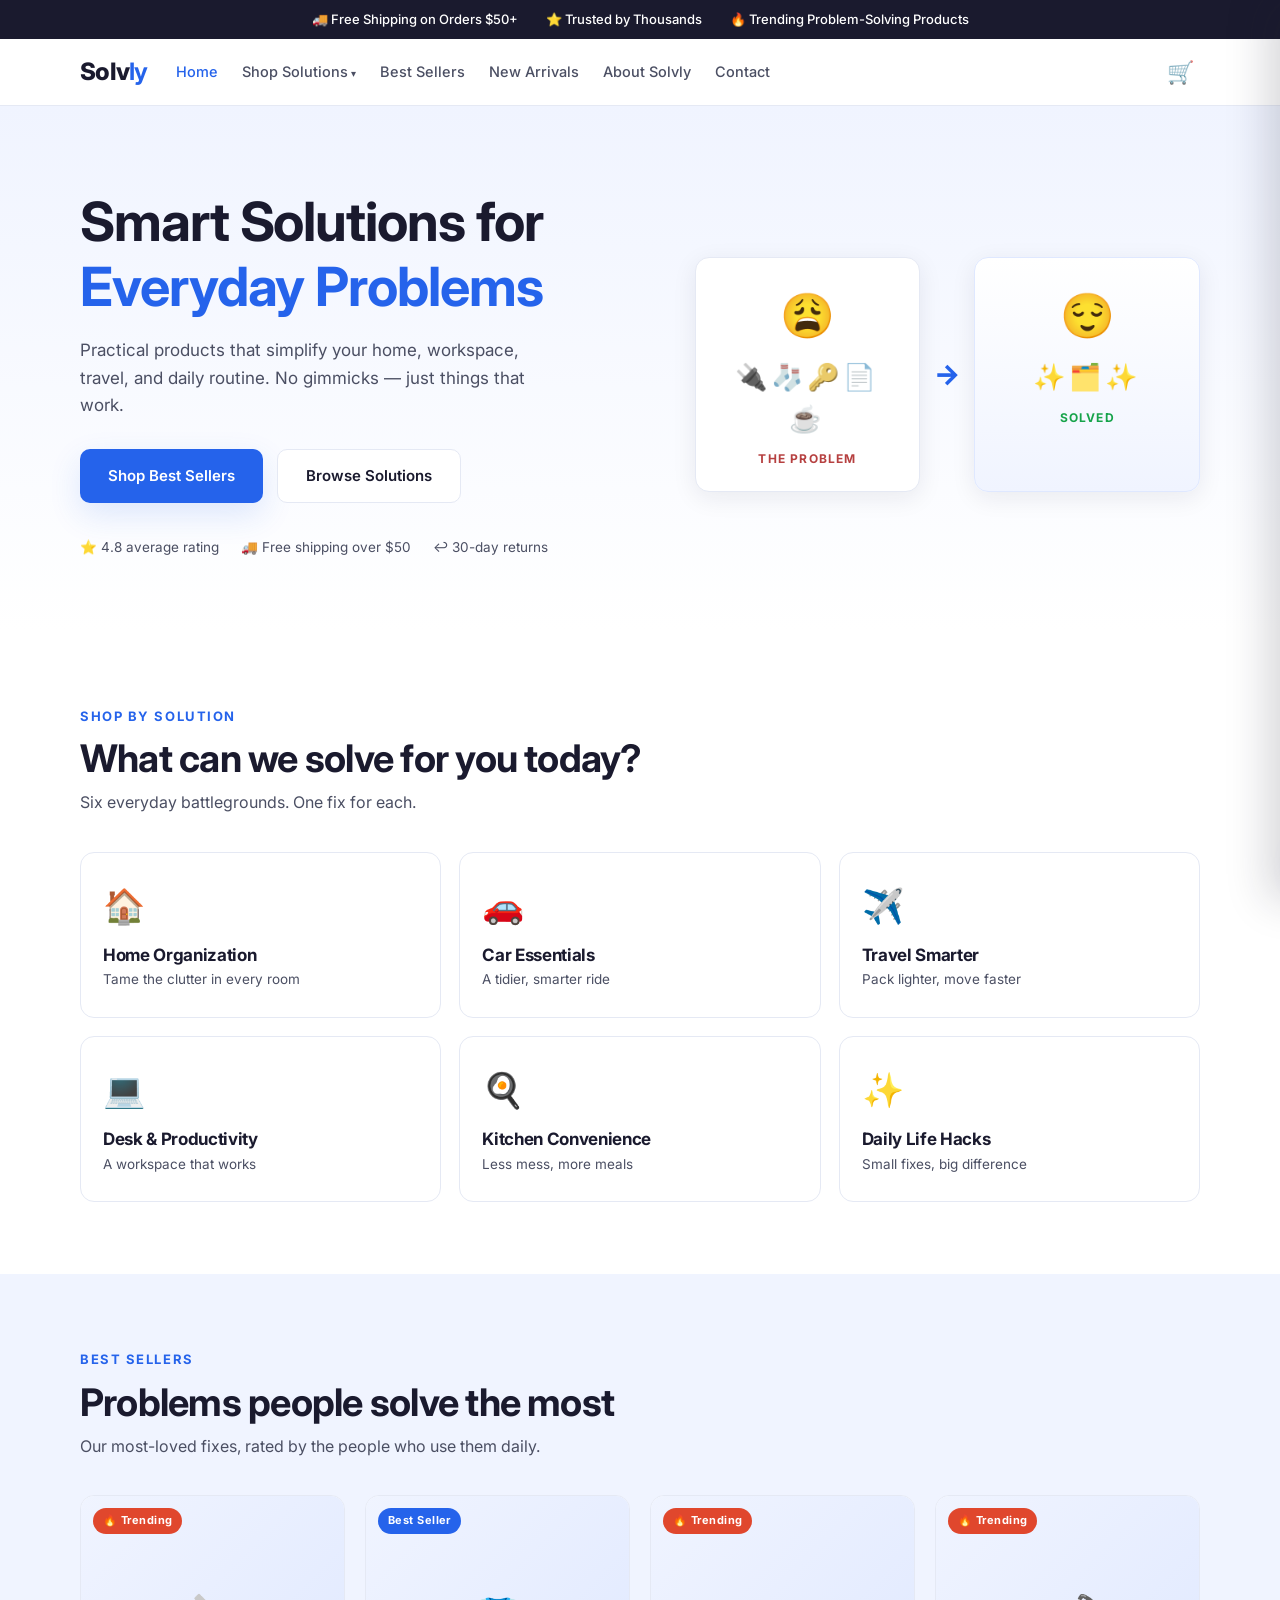
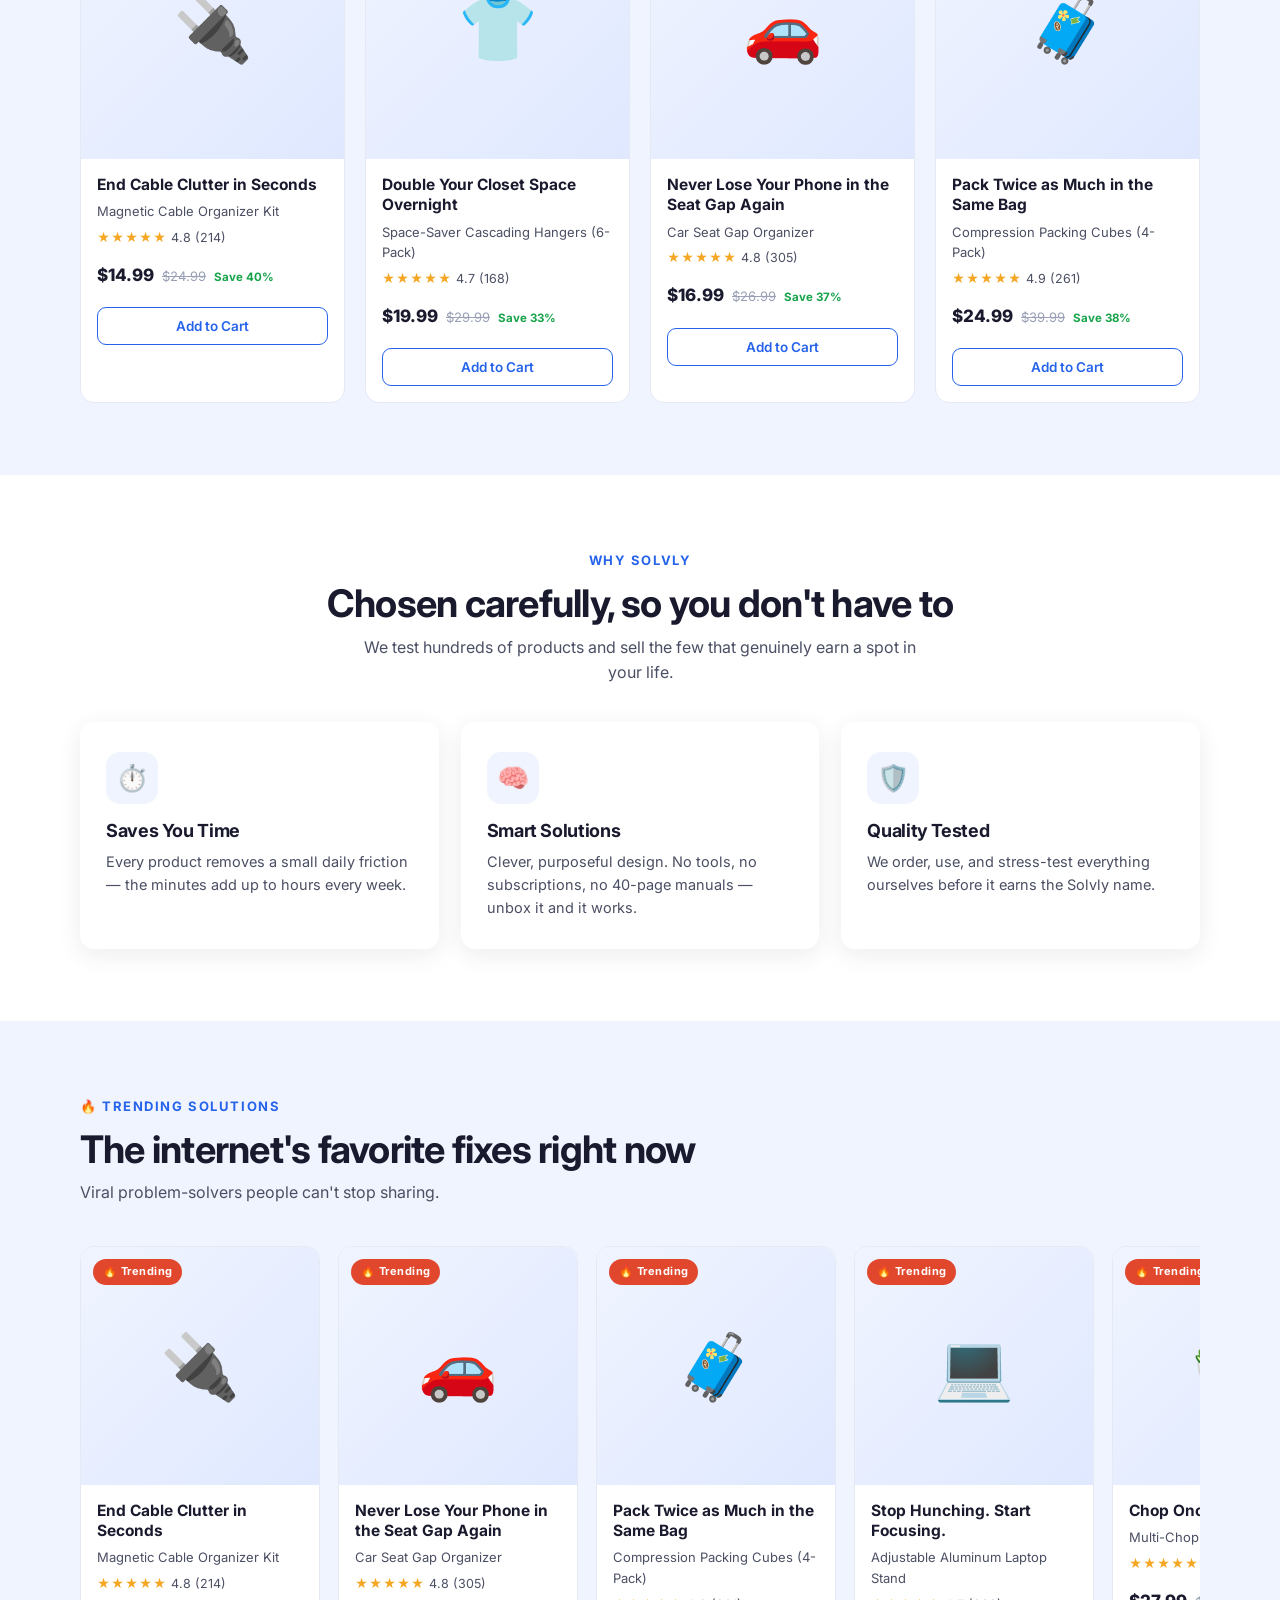
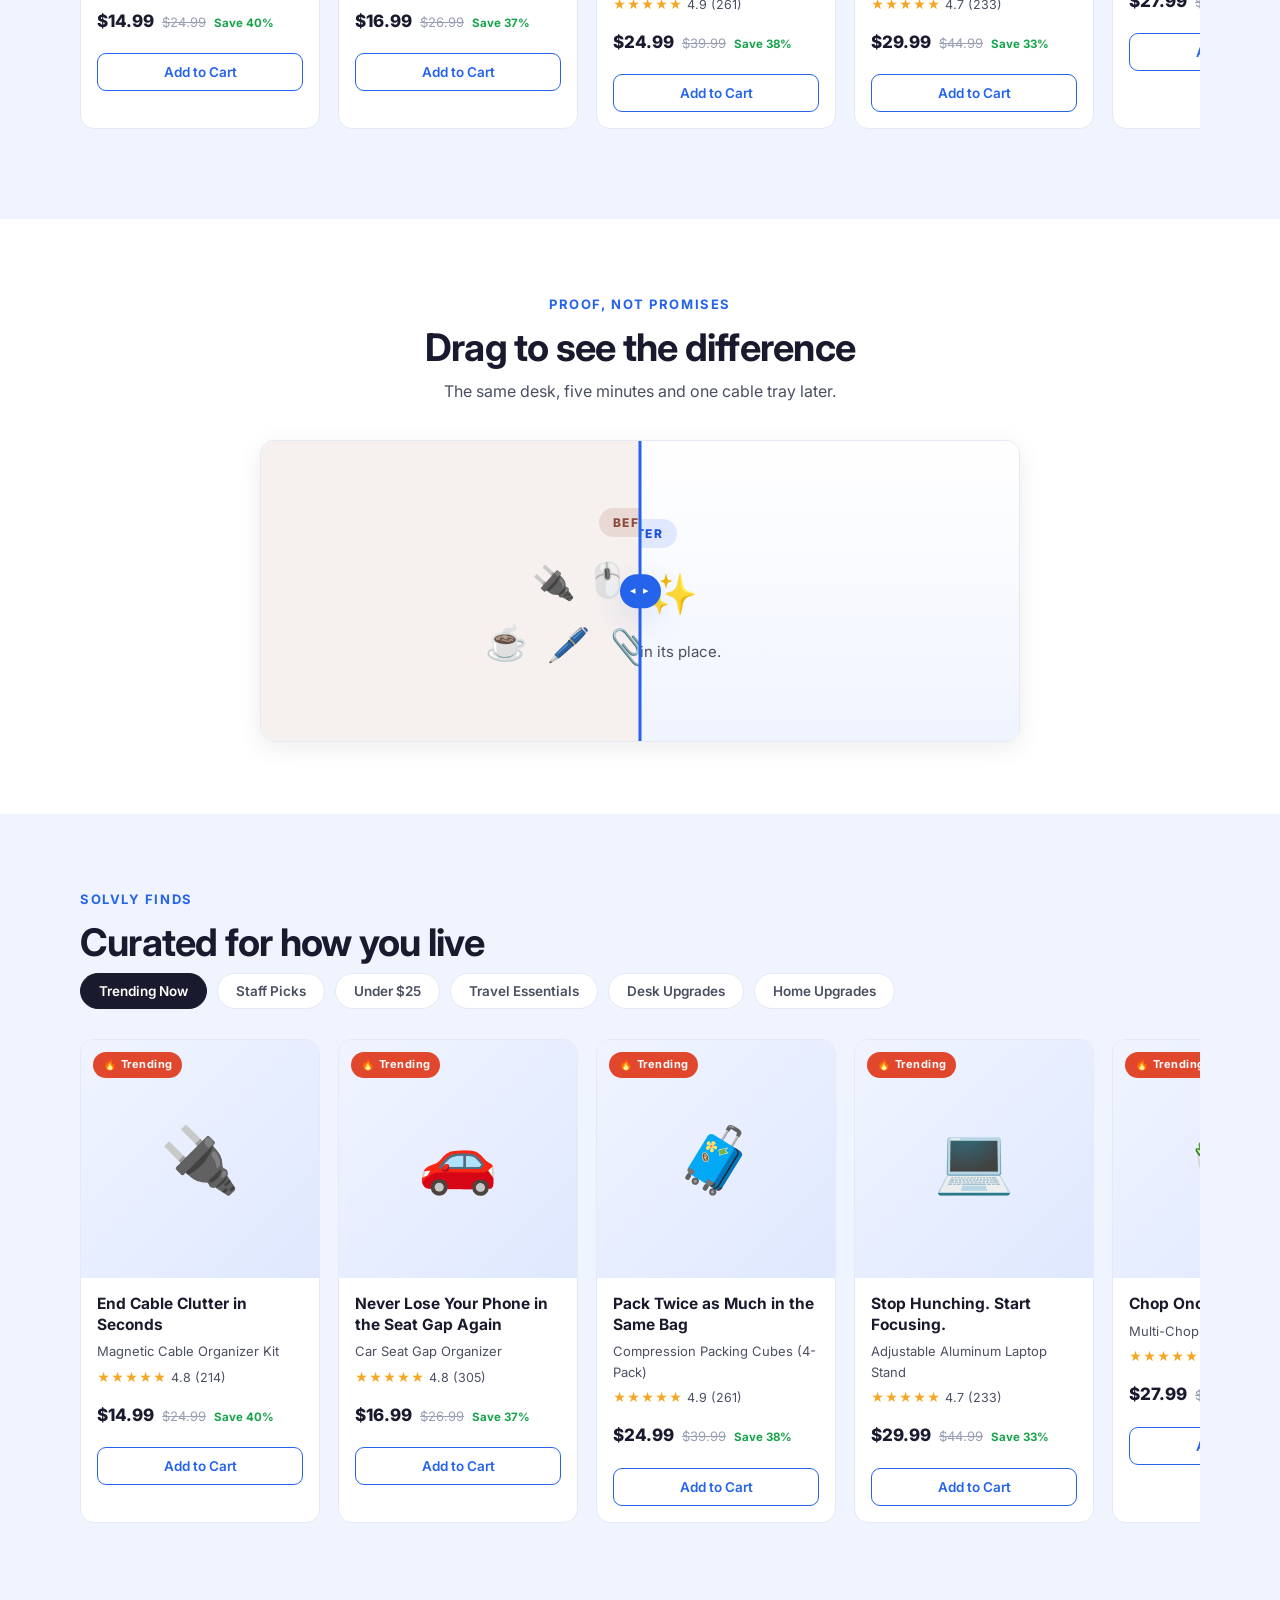
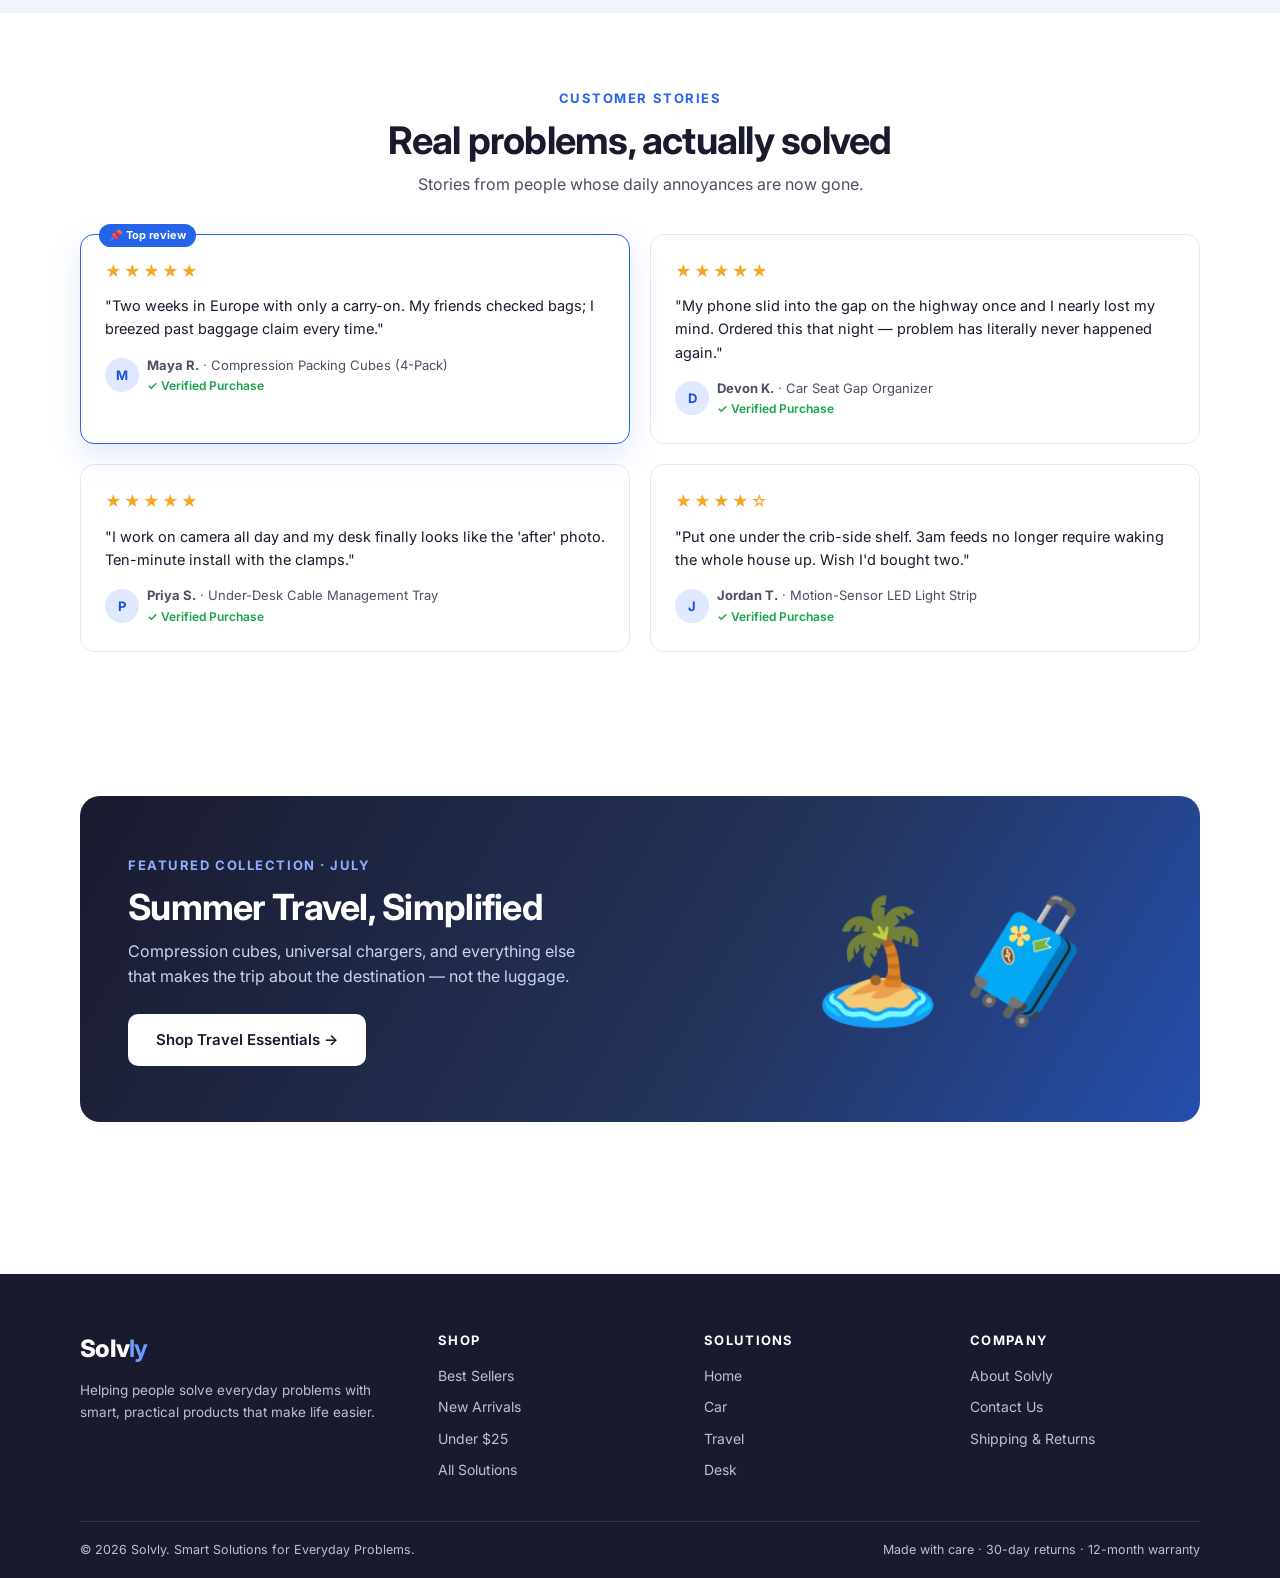
==== index.html @ abe0fc83 "Solvly storefront: initial build Co-Authored-By: Claude Fable 5 <noreply@anthropic.com>" ====
<!DOCTYPE html>
<html lang="en">
<head>
  <meta charset="UTF-8" />
  <meta name="viewport" content="width=device-width, initial-scale=1.0" />
  <title>Solvly — Smart Solutions for Everyday Problems</title>
  <meta name="description" content="Practical products that simplify your home, workspace, travel, and daily routine. Every product solves a real everyday problem." />
  <link rel="preconnect" href="https://fonts.googleapis.com" />
  <link rel="preconnect" href="https://fonts.gstatic.com" crossorigin />
  <link href="https://fonts.googleapis.com/css2?family=Inter:wght@400;500;600;700;800&display=swap" rel="stylesheet" />
  <link rel="stylesheet" href="css/style.css" />
  <link rel="icon" href="data:image/svg+xml,<svg xmlns='http://www.w3.org/2000/svg' viewBox='0 0 100 100'><text y='0.9em' font-size='90'>💡</text></svg>" />
</head>
<body>
  <div id="site-header"></div>

  <!-- HERO -->
  <section class="hero">
    <div class="wrap hero-grid">
      <div>
        <h1>Smart Solutions for <em>Everyday Problems</em></h1>
        <p>Practical products that simplify your home, workspace, travel, and daily routine. No gimmicks — just things that work.</p>
        <div class="hero-ctas">
          <a class="btn btn-primary" href="shop.html?f=best">Shop Best Sellers</a>
          <a class="btn btn-ghost" href="#solutions">Browse Solutions</a>
        </div>
        <div class="hero-trust">
          <span>⭐ 4.8 average rating</span>
          <span>🚚 Free shipping over $50</span>
          <span>↩️ 30-day returns</span>
        </div>
      </div>
      <div class="ps-visual" aria-hidden="true">
        <div class="ps-card messy">
          <div class="face">😩</div>
          <div class="items">🔌🧦🔑📄☕</div>
          <div class="label">The Problem</div>
        </div>
        <div class="ps-arrow">→</div>
        <div class="ps-card solved">
          <div class="face">😌</div>
          <div class="items">✨🗂️✨</div>
          <div class="label">Solved</div>
        </div>
      </div>
    </div>
  </section>

  <!-- SHOP BY SOLUTION -->
  <section class="section" id="solutions">
    <div class="wrap">
      <span class="kicker">Shop by Solution</span>
      <h2 class="section-title">What can we solve for you today?</h2>
      <p class="section-sub">Six everyday battlegrounds. One fix for each.</p>
      <div class="cat-grid" id="cat-grid"></div>
    </div>
  </section>

  <!-- BEST SELLERS -->
  <section class="section tinted">
    <div class="wrap">
      <span class="kicker">Best Sellers</span>
      <h2 class="section-title">Problems people solve the most</h2>
      <p class="section-sub">Our most-loved fixes, rated by the people who use them daily.</p>
      <div class="prod-grid" id="best-grid"></div>
    </div>
  </section>

  <!-- WHY SOLVLY -->
  <section class="section">
    <div class="wrap">
      <div class="center">
        <span class="kicker">Why Solvly</span>
        <h2 class="section-title">Chosen carefully, so you don't have to</h2>
        <p class="section-sub">We test hundreds of products and sell the few that genuinely earn a spot in your life.</p>
      </div>
      <div class="why-grid">
        <div class="why-card">
          <div class="icon">⏱️</div>
          <h3>Saves You Time</h3>
          <p>Every product removes a small daily friction — the minutes add up to hours every week.</p>
        </div>
        <div class="why-card">
          <div class="icon">🧠</div>
          <h3>Smart Solutions</h3>
          <p>Clever, purposeful design. No tools, no subscriptions, no 40-page manuals — unbox it and it works.</p>
        </div>
        <div class="why-card">
          <div class="icon">🛡️</div>
          <h3>Quality Tested</h3>
          <p>We order, use, and stress-test everything ourselves before it earns the Solvly name.</p>
        </div>
      </div>
    </div>
  </section>

  <!-- TRENDING SOLUTIONS -->
  <section class="section tinted">
    <div class="wrap">
      <span class="kicker">🔥 Trending Solutions</span>
      <h2 class="section-title">The internet's favorite fixes right now</h2>
      <p class="section-sub">Viral problem-solvers people can't stop sharing.</p>
      <div class="h-scroll" id="trending-row"></div>
    </div>
  </section>

  <!-- BEFORE / AFTER -->
  <section class="section">
    <div class="wrap">
      <div class="center">
        <span class="kicker">Proof, not promises</span>
        <h2 class="section-title">Drag to see the difference</h2>
        <p class="section-sub">The same desk, five minutes and one cable tray later.</p>
      </div>
      <div class="ba-wrap">
        <div class="ba" id="ba-slider">
          <div class="ba-pane ba-before">
            <span class="ba-tag">Before</span>
            <div class="scatter">🔌🖱️📄🎧</div>
            <div class="scatter">☕🖊️📎🔋💾</div>
          </div>
          <div class="ba-pane ba-after">
            <span class="ba-tag">After</span>
            <div class="neat">💻 ✨</div>
            <p class="ba-caption">Everything in its place.</p>
          </div>
          <div class="ba-handle"></div>
        </div>
      </div>
    </div>
  </section>

  <!-- SOLVLY FINDS -->
  <section class="section tinted">
    <div class="wrap">
      <span class="kicker">Solvly Finds</span>
      <h2 class="section-title">Curated for how you live</h2>
      <div class="finds-tabs" id="finds-tabs"></div>
      <div class="h-scroll" id="finds-row"></div>
    </div>
  </section>

  <!-- REVIEWS -->
  <section class="section">
    <div class="wrap">
      <div class="center">
        <span class="kicker">Customer Stories</span>
        <h2 class="section-title">Real problems, actually solved</h2>
        <p class="section-sub">Stories from people whose daily annoyances are now gone.</p>
      </div>
      <div class="review-grid" id="review-grid"></div>
    </div>
  </section>

  <!-- FEATURED COLLECTION -->
  <section class="section">
    <div class="wrap">
      <div class="collection-banner">
        <div>
          <span class="kicker" style="color:#8fb0ff">Featured Collection · July</span>
          <h2>Summer Travel, Simplified</h2>
          <p>Compression cubes, universal chargers, and everything else that makes the trip about the destination — not the luggage.</p>
          <a class="btn btn-primary" href="shop.html?cat=travel">Shop Travel Essentials →</a>
        </div>
        <div class="big-emoji">🏝️🧳</div>
      </div>
    </div>
  </section>

  <div id="site-footer"></div>

  <script src="js/data.js"></script>
  <script src="js/main.js"></script>
  <script>
    document.addEventListener("DOMContentLoaded", () => {
      // categories
      $("#cat-grid").innerHTML = SOLVLY_CATEGORIES.map((c) => `
        <a class="cat-card" href="shop.html?cat=${c.id}">
          <div class="icon">${c.icon}</div>
          <h3>${c.name}</h3>
          <p>${c.blurb}</p>
        </a>`).join("");

      // best sellers (top 4 by tag)
      const best = SOLVLY_PRODUCTS.filter((p) => p.tags.includes("best")).slice(0, 4);
      $("#best-grid").innerHTML = best.map((p) => productCard(p)).join("");

      // trending row
      const trending = SOLVLY_PRODUCTS.filter((p) => p.tags.includes("trending"));
      $("#trending-row").innerHTML = trending.map((p) => productCard(p, { badge: "🔥 Trending" })).join("");

      // finds tabs
      const FINDS = [
        { id: "trending", label: "Trending Now" },
        { id: "staff", label: "Staff Picks" },
        { id: "under25", label: "Under $25" },
        { id: "travel", label: "Travel Essentials" },
        { id: "deskup", label: "Desk Upgrades" },
        { id: "homeup", label: "Home Upgrades" },
      ];
      const tabsEl = $("#finds-tabs");
      tabsEl.innerHTML = FINDS.map((f, i) =>
        `<button class="finds-tab ${i === 0 ? "active" : ""}" data-find="${f.id}">${f.label}</button>`).join("");
      const showFinds = (id) => {
        const items = SOLVLY_PRODUCTS.filter((p) => p.tags.includes(id));
        $("#finds-row").innerHTML = items.map((p) => productCard(p)).join("");
        bindAddButtons($("#finds-row"));
      };
      tabsEl.addEventListener("click", (e) => {
        const btn = e.target.closest(".finds-tab");
        if (!btn) return;
        $$(".finds-tab").forEach((t) => t.classList.remove("active"));
        btn.classList.add("active");
        showFinds(btn.dataset.find);
      });
      showFinds("trending");

      // reviews
      $("#review-grid").innerHTML = SOLVLY_REVIEWS.map((r, i) => {
        const p = byId(r.product);
        return `
        <div class="review-card ${i === 0 ? "pinned" : ""}">
          <div class="review-stars">${"★".repeat(r.stars)}${"☆".repeat(5 - r.stars)}</div>
          <p class="review-text">"${r.text}"</p>
          <div class="review-meta">
            <span class="avatar">${r.name[0]}</span>
            <span><b>${r.name}</b> · ${p.name}<br><span class="verified">✓ Verified Purchase</span></span>
          </div>
        </div>`;
      }).join("");

      bindAddButtons();
      initBASlider("#ba-slider");
    });
  </script>
</body>
</html>
---- css/style.css ----
/* ============ Solvly — brand styles ============
   Palette (from brand blueprint):
   bg #FFFFFF · text #1A1A2E · CTA #2563EB · highlight #F0F4FF  */

:root {
  --bg: #ffffff;
  --ink: #1a1a2e;
  --ink-soft: #4b4f63;
  --blue: #2563eb;
  --blue-dark: #1d4fd7;
  --tint: #f0f4ff;
  --tint-deep: #dfe8ff;
  --line: #e5e9f4;
  --star: #f5a623;
  --green: #16a34a;
  --radius: 14px;
  --shadow: 0 6px 24px rgba(26, 26, 46, 0.08);
  --shadow-lift: 0 12px 32px rgba(37, 99, 235, 0.14);
}

* { margin: 0; padding: 0; box-sizing: border-box; }
html { scroll-behavior: smooth; }
body {
  font-family: "Inter", -apple-system, "Segoe UI", Roboto, sans-serif;
  color: var(--ink);
  background: var(--bg);
  line-height: 1.6;
  -webkit-font-smoothing: antialiased;
}
img { max-width: 100%; display: block; }
a { color: inherit; text-decoration: none; }
button { font-family: inherit; cursor: pointer; }
.wrap { max-width: 1160px; margin: 0 auto; padding: 0 20px; }

h1, h2, h3 { line-height: 1.2; letter-spacing: -0.02em; }
.section { padding: 72px 0; }
.section.tinted { background: var(--tint); }
.kicker {
  display: inline-block; font-size: 13px; font-weight: 700; letter-spacing: 0.12em;
  text-transform: uppercase; color: var(--blue); margin-bottom: 10px;
}
.section-title { font-size: clamp(26px, 4vw, 38px); margin-bottom: 8px; }
.section-sub { color: var(--ink-soft); max-width: 560px; margin-bottom: 36px; }
.center { text-align: center; }
.center .section-sub { margin-left: auto; margin-right: auto; }

/* ---------- buttons ---------- */
.btn {
  display: inline-flex; align-items: center; justify-content: center; gap: 8px;
  padding: 14px 28px; border-radius: 10px; border: 0;
  font-size: 15px; font-weight: 600; transition: all 0.18s ease;
}
.btn-primary { background: var(--blue); color: #fff; box-shadow: var(--shadow-lift); }
.btn-primary:hover { background: var(--blue-dark); transform: translateY(-2px); }
.btn-ghost { background: #fff; color: var(--ink); border: 1.5px solid var(--line); }
.btn-ghost:hover { border-color: var(--blue); color: var(--blue); }
.btn-block { width: 100%; }
.btn-sm { padding: 10px 18px; font-size: 14px; border-radius: 8px; }

/* ---------- announcement bar ---------- */
.announce {
  background: var(--ink); color: #fff; font-size: 13px; font-weight: 500;
  padding: 9px 16px; text-align: center;
}
.announce span { margin: 0 14px; white-space: nowrap; }

/* ---------- header ---------- */
.site-header {
  position: sticky; top: 0; z-index: 60; background: rgba(255,255,255,0.92);
  backdrop-filter: blur(10px); border-bottom: 1px solid var(--line);
}
.nav-inner { display: flex; align-items: center; gap: 28px; height: 66px; }
.logo { font-size: 24px; font-weight: 800; letter-spacing: -0.03em; }
.logo b { color: var(--blue); }
.nav-links { display: flex; gap: 24px; align-items: center; flex: 1; list-style: none; }
.nav-links a { font-size: 14.5px; font-weight: 500; color: var(--ink-soft); transition: color 0.15s; }
.nav-links a:hover, .nav-links a.active { color: var(--blue); }
.nav-drop { position: relative; }
.nav-drop > a::after { content: " ▾"; font-size: 10px; }
.drop-menu {
  position: absolute; top: calc(100% + 12px); left: -14px; background: #fff;
  border: 1px solid var(--line); border-radius: 12px; box-shadow: var(--shadow);
  padding: 8px; min-width: 210px; opacity: 0; visibility: hidden;
  transform: translateY(6px); transition: all 0.18s ease; list-style: none;
}
.nav-drop:hover .drop-menu, .nav-drop:focus-within .drop-menu {
  opacity: 1; visibility: visible; transform: translateY(0);
}
.drop-menu a {
  display: flex; gap: 10px; align-items: center; padding: 9px 12px;
  border-radius: 8px; font-size: 14px;
}
.drop-menu a:hover { background: var(--tint); }
.cart-btn {
  position: relative; background: none; border: 0; font-size: 22px; line-height: 1;
  padding: 6px;
}
.cart-count {
  position: absolute; top: -2px; right: -6px; background: var(--blue); color: #fff;
  font-size: 11px; font-weight: 700; min-width: 18px; height: 18px; border-radius: 9px;
  display: flex; align-items: center; justify-content: center; padding: 0 4px;
}
.cart-count[hidden] { display: none; }
.burger { display: none; background: none; border: 0; font-size: 24px; padding: 6px; }

@media (max-width: 860px) {
  .burger { display: block; }
  .nav-links {
    display: none; position: absolute; top: 66px; left: 0; right: 0;
    background: #fff; border-bottom: 1px solid var(--line); flex-direction: column;
    align-items: flex-start; padding: 16px 24px; gap: 14px; box-shadow: var(--shadow);
  }
  .nav-links.open { display: flex; }
  .drop-menu { position: static; opacity: 1; visibility: visible; transform: none;
    border: 0; box-shadow: none; padding: 4px 0 0 10px; display: none; }
  .nav-drop.open .drop-menu { display: block; }
}

/* ---------- hero ---------- */
.hero { background: linear-gradient(180deg, var(--tint) 0%, #fff 100%); padding: 84px 0 72px; }
.hero-grid { display: grid; grid-template-columns: 1.05fr 0.95fr; gap: 56px; align-items: center; }
.hero h1 { font-size: clamp(34px, 5vw, 54px); margin-bottom: 18px; }
.hero h1 em { font-style: normal; color: var(--blue); }
.hero p { font-size: 17px; color: var(--ink-soft); max-width: 480px; margin-bottom: 30px; }
.hero-ctas { display: flex; gap: 14px; flex-wrap: wrap; }
.hero-trust { display: flex; gap: 22px; margin-top: 34px; font-size: 13.5px; color: var(--ink-soft); flex-wrap: wrap; }
.hero-trust span { display: flex; align-items: center; gap: 7px; }

/* problem → solution visual */
.ps-visual {
  display: grid; grid-template-columns: 1fr auto 1fr; gap: 14px; align-items: stretch;
}
.ps-card {
  background: #fff; border: 1px solid var(--line); border-radius: var(--radius);
  padding: 22px; text-align: center; box-shadow: var(--shadow);
}
.ps-card .face { font-size: 44px; margin-bottom: 6px; }
.ps-card .items { font-size: 26px; letter-spacing: 4px; margin-bottom: 10px; }
.ps-card.messy .items { filter: saturate(0.6); }
.ps-card .label { font-size: 12px; font-weight: 700; letter-spacing: 0.1em; text-transform: uppercase; }
.ps-card.messy .label { color: #b64040; }
.ps-card.solved { border-color: var(--tint-deep); background: linear-gradient(180deg, #fff, var(--tint)); }
.ps-card.solved .label { color: var(--green); }
.ps-arrow { align-self: center; font-size: 28px; color: var(--blue); font-weight: 800; }

@media (max-width: 860px) {
  .hero-grid { grid-template-columns: 1fr; gap: 40px; }
}

/* ---------- category cards ---------- */
.cat-grid { display: grid; grid-template-columns: repeat(3, 1fr); gap: 18px; }
.cat-card {
  background: #fff; border: 1px solid var(--line); border-radius: var(--radius);
  padding: 26px 22px; transition: all 0.18s ease; display: block;
}
.cat-card:hover { border-color: var(--blue); box-shadow: var(--shadow-lift); transform: translateY(-3px); }
.cat-card .icon { font-size: 34px; margin-bottom: 12px; }
.cat-card h3 { font-size: 17px; margin-bottom: 4px; }
.cat-card p { font-size: 13.5px; color: var(--ink-soft); }
@media (max-width: 860px) { .cat-grid { grid-template-columns: repeat(2, 1fr); } }
@media (max-width: 520px) { .cat-grid { grid-template-columns: 1fr; } }

/* ---------- product cards ---------- */
.prod-grid { display: grid; grid-template-columns: repeat(4, 1fr); gap: 20px; }
@media (max-width: 1000px) { .prod-grid { grid-template-columns: repeat(3, 1fr); } }
@media (max-width: 760px) { .prod-grid { grid-template-columns: repeat(2, 1fr); } }
@media (max-width: 440px) { .prod-grid { grid-template-columns: 1fr; } }

.prod-card {
  background: #fff; border: 1px solid var(--line); border-radius: var(--radius);
  overflow: hidden; display: flex; flex-direction: column; transition: all 0.18s ease;
  position: relative;
}
.prod-card:hover { box-shadow: var(--shadow-lift); transform: translateY(-3px); border-color: var(--tint-deep); }
.p-art {
  aspect-ratio: 1 / 1; display: flex; align-items: center; justify-content: center;
  font-size: 64px; background: linear-gradient(135deg, var(--tint) 0%, var(--tint-deep) 100%);
}
.p-badge {
  position: absolute; top: 12px; left: 12px; background: var(--blue); color: #fff;
  font-size: 11px; font-weight: 700; padding: 4px 10px; border-radius: 20px;
  letter-spacing: 0.04em;
}
.p-badge.hot { background: #e0472d; }
.p-body { padding: 16px 16px 18px; display: flex; flex-direction: column; gap: 6px; flex: 1; }
.p-headline { font-size: 15.5px; font-weight: 700; line-height: 1.3; }
.p-name { font-size: 13px; color: var(--ink-soft); }
.p-rating { font-size: 12.5px; color: var(--ink-soft); }
.p-rating .stars { color: var(--star); letter-spacing: 1px; }
.p-price-row { display: flex; align-items: baseline; gap: 8px; margin-top: auto; padding-top: 8px; }
.p-price { font-size: 17px; font-weight: 800; }
.p-compare { font-size: 13px; color: #9aa0b5; text-decoration: line-through; }
.p-save { font-size: 11.5px; font-weight: 700; color: var(--green); }
.p-add {
  margin: 0 16px 16px; padding: 10px; border-radius: 9px; border: 1.5px solid var(--blue);
  background: #fff; color: var(--blue); font-weight: 600; font-size: 13.5px; transition: all 0.15s;
}
.p-add:hover { background: var(--blue); color: #fff; }

/* horizontal scroll row (Solvly Finds) */
.finds-tabs { display: flex; gap: 10px; flex-wrap: wrap; margin-bottom: 26px; }
.finds-tab {
  padding: 9px 18px; border-radius: 30px; border: 1.5px solid var(--line);
  background: #fff; font-size: 13.5px; font-weight: 600; color: var(--ink-soft); transition: all 0.15s;
}
.finds-tab.active, .finds-tab:hover { background: var(--ink); border-color: var(--ink); color: #fff; }
.h-scroll {
  display: grid; grid-auto-flow: column; grid-auto-columns: 240px; gap: 18px;
  overflow-x: auto; padding: 4px 4px 18px; scroll-snap-type: x mandatory;
}
.h-scroll .prod-card { scroll-snap-align: start; }
.h-scroll::-webkit-scrollbar { height: 8px; }
.h-scroll::-webkit-scrollbar-thumb { background: var(--tint-deep); border-radius: 4px; }

/* ---------- why solvly ---------- */
.why-grid { display: grid; grid-template-columns: repeat(3, 1fr); gap: 22px; }
.why-card { background: #fff; border-radius: var(--radius); padding: 30px 26px; box-shadow: var(--shadow); }
.why-card .icon {
  width: 52px; height: 52px; border-radius: 14px; background: var(--tint);
  display: flex; align-items: center; justify-content: center; font-size: 26px; margin-bottom: 16px;
}
.why-card h3 { font-size: 18px; margin-bottom: 8px; }
.why-card p { font-size: 14.5px; color: var(--ink-soft); }
@media (max-width: 760px) { .why-grid { grid-template-columns: 1fr; } }

/* ---------- before / after slider ---------- */
.ba-wrap { max-width: 760px; margin: 0 auto; }
.ba {
  position: relative; border-radius: var(--radius); overflow: hidden;
  border: 1px solid var(--line); box-shadow: var(--shadow); user-select: none; touch-action: none;
}
.ba-pane { padding: 56px 30px; min-height: 300px; display: flex; flex-direction: column; align-items: center; justify-content: center; gap: 14px; }
.ba-before { background: #f6f0ee; }
.ba-before .scatter { font-size: 34px; letter-spacing: 12px; filter: saturate(0.65); transform: rotate(-3deg); }
.ba-before .scatter + .scatter { transform: rotate(2deg); letter-spacing: 20px; }
.ba-after {
  position: absolute; inset: 0; background: linear-gradient(180deg, #fff, var(--tint));
  clip-path: inset(0 0 0 50%);
}
.ba-after .neat { font-size: 40px; letter-spacing: 6px; }
.ba-tag {
  font-size: 12px; font-weight: 800; letter-spacing: 0.12em; text-transform: uppercase;
  padding: 5px 14px; border-radius: 20px;
}
.ba-before .ba-tag { background: #e8d9d4; color: #8c4a3c; }
.ba-after .ba-tag { background: var(--tint-deep); color: var(--blue-dark); }
.ba-caption { font-size: 15px; color: var(--ink-soft); text-align: center; }
.ba-handle {
  position: absolute; top: 0; bottom: 0; left: 50%; width: 3px; background: var(--blue);
  cursor: ew-resize; transform: translateX(-50%);
}
.ba-handle::after {
  content: "◂ ▸"; position: absolute; top: 50%; left: 50%; transform: translate(-50%, -50%);
  background: var(--blue); color: #fff; font-size: 11px; letter-spacing: 2px;
  padding: 8px 10px; border-radius: 20px; white-space: nowrap; box-shadow: var(--shadow-lift);
}

/* ---------- reviews ---------- */
.review-grid { display: grid; grid-template-columns: repeat(2, 1fr); gap: 20px; }
.review-card {
  background: #fff; border: 1px solid var(--line); border-radius: var(--radius); padding: 24px;
}
.review-card.pinned { border-color: var(--blue); box-shadow: var(--shadow-lift); position: relative; }
.review-card.pinned::before {
  content: "📌 Top review"; position: absolute; top: -11px; left: 18px; background: var(--blue);
  color: #fff; font-size: 11px; font-weight: 700; padding: 3px 10px; border-radius: 12px;
}
.review-stars { color: var(--star); letter-spacing: 2px; margin-bottom: 10px; }
.review-text { font-size: 14.5px; margin-bottom: 14px; }
.review-meta { font-size: 13px; color: var(--ink-soft); display: flex; align-items: center; gap: 8px; }
.review-meta .avatar {
  width: 34px; height: 34px; border-radius: 50%; background: var(--tint-deep); color: var(--blue-dark);
  display: inline-flex; align-items: center; justify-content: center; font-weight: 700; font-size: 13px;
}
.verified { color: var(--green); font-weight: 600; font-size: 12px; }
@media (max-width: 700px) { .review-grid { grid-template-columns: 1fr; } }

/* ---------- featured collection banner ---------- */
.collection-banner {
  border-radius: 20px; background: linear-gradient(120deg, var(--ink) 0%, #24345c 60%, var(--blue) 130%);
  color: #fff; padding: 56px 48px; display: grid; grid-template-columns: 1.2fr 0.8fr; gap: 30px; align-items: center;
}
.collection-banner h2 { font-size: clamp(24px, 3.4vw, 36px); margin-bottom: 10px; }
.collection-banner p { color: #c9d4ef; max-width: 460px; margin-bottom: 24px; }
.collection-banner .big-emoji { font-size: clamp(64px, 10vw, 120px); text-align: center; }
.collection-banner .btn-primary { background: #fff; color: var(--ink); box-shadow: none; }
.collection-banner .btn-primary:hover { background: var(--tint); transform: translateY(-2px); }
@media (max-width: 700px) { .collection-banner { grid-template-columns: 1fr; padding: 40px 28px; } }

/* ---------- footer ---------- */
.site-footer { background: var(--ink); color: #b9c0d8; margin-top: 80px; }
.footer-grid {
  display: grid; grid-template-columns: 1.4fr 1fr 1fr 1fr; gap: 36px; padding: 56px 0 40px;
}
.site-footer .logo { color: #fff; margin-bottom: 12px; display: inline-block; }
.site-footer p { font-size: 13.5px; max-width: 300px; }
.site-footer h4 { color: #fff; font-size: 13px; letter-spacing: 0.1em; text-transform: uppercase; margin-bottom: 14px; }
.site-footer ul { list-style: none; display: grid; gap: 9px; font-size: 14px; }
.site-footer ul a:hover { color: #fff; }
.footer-bottom {
  border-top: 1px solid rgba(255,255,255,0.1); padding: 18px 0; font-size: 12.5px;
  display: flex; justify-content: space-between; gap: 12px; flex-wrap: wrap;
}
@media (max-width: 860px) { .footer-grid { grid-template-columns: 1fr 1fr; } }

/* ---------- cart drawer ---------- */
.cart-overlay {
  position: fixed; inset: 0; background: rgba(26,26,46,0.45); z-index: 90;
  opacity: 0; visibility: hidden; transition: opacity 0.2s;
}
.cart-drawer {
  position: fixed; top: 0; right: 0; bottom: 0; width: min(420px, 92vw); background: #fff;
  z-index: 100; transform: translateX(100%); transition: transform 0.25s ease;
  display: flex; flex-direction: column; box-shadow: -12px 0 40px rgba(26,26,46,0.18);
}
body.cart-open .cart-overlay { opacity: 1; visibility: visible; }
body.cart-open .cart-drawer { transform: translateX(0); }
body.cart-open { overflow: hidden; }
.cart-head { display: flex; justify-content: space-between; align-items: center; padding: 20px 22px; border-bottom: 1px solid var(--line); }
.cart-head h3 { font-size: 18px; }
.cart-close { background: none; border: 0; font-size: 22px; color: var(--ink-soft); }
.cart-items { flex: 1; overflow-y: auto; padding: 14px 22px; display: grid; gap: 14px; align-content: start; }
.cart-empty { text-align: center; color: var(--ink-soft); padding: 60px 20px; font-size: 14.5px; }
.cart-empty .icon { font-size: 42px; margin-bottom: 10px; }
.cart-item { display: grid; grid-template-columns: 64px 1fr auto; gap: 14px; align-items: center; }
.cart-item .thumb {
  width: 64px; height: 64px; border-radius: 10px; font-size: 30px;
  background: linear-gradient(135deg, var(--tint), var(--tint-deep));
  display: flex; align-items: center; justify-content: center;
}
.cart-item h4 { font-size: 13.5px; line-height: 1.3; }
.cart-item .unit { font-size: 12.5px; color: var(--ink-soft); }
.qty-row { display: inline-flex; align-items: center; gap: 10px; margin-top: 6px; }
.qty-btn {
  width: 24px; height: 24px; border-radius: 6px; border: 1px solid var(--line); background: #fff;
  font-size: 14px; line-height: 1; color: var(--ink);
}
.qty-btn:hover { border-color: var(--blue); color: var(--blue); }
.cart-item .line-price { font-weight: 700; font-size: 14px; }
.cart-item .remove { background: none; border: 0; color: #9aa0b5; font-size: 12px; text-decoration: underline; margin-top: 4px; }
.cart-foot { border-top: 1px solid var(--line); padding: 18px 22px 22px; }
.cart-subtotal { display: flex; justify-content: space-between; font-weight: 700; font-size: 16px; margin-bottom: 6px; }
.cart-note { font-size: 12px; color: var(--ink-soft); margin-bottom: 14px; }

/* toast */
.toast {
  position: fixed; bottom: 26px; left: 50%; transform: translate(-50%, 20px); z-index: 120;
  background: var(--ink); color: #fff; font-size: 14px; padding: 12px 22px; border-radius: 30px;
  opacity: 0; visibility: hidden; transition: all 0.25s ease; box-shadow: var(--shadow-lift);
}
.toast.show { opacity: 1; visibility: visible; transform: translate(-50%, 0); }

/* modal (checkout notice) */
.modal-overlay {
  position: fixed; inset: 0; background: rgba(26,26,46,0.5); z-index: 130;
  display: none; align-items: center; justify-content: center; padding: 20px;
}
.modal-overlay.show { display: flex; }
.modal {
  background: #fff; border-radius: 18px; padding: 34px 30px; max-width: 420px; text-align: center;
}
.modal .icon { font-size: 44px; margin-bottom: 12px; }
.modal h3 { margin-bottom: 10px; }
.modal p { font-size: 14.5px; color: var(--ink-soft); margin-bottom: 22px; }

/* ---------- shop page ---------- */
.page-hero { background: var(--tint); padding: 52px 0 44px; }
.page-hero h1 { font-size: clamp(28px, 4vw, 40px); margin-bottom: 6px; }
.page-hero p { color: var(--ink-soft); }
.shop-filters { display: flex; gap: 10px; flex-wrap: wrap; padding: 26px 0 6px; }

/* ---------- product page ---------- */
.pdp-grid { display: grid; grid-template-columns: 1fr 1fr; gap: 48px; padding: 48px 0 20px; }
.pdp-gallery { position: sticky; top: 96px; align-self: start; }
.pdp-art {
  aspect-ratio: 1/1; border-radius: 18px; font-size: 130px;
  background: linear-gradient(135deg, var(--tint) 0%, var(--tint-deep) 100%);
  display: flex; align-items: center; justify-content: center; box-shadow: var(--shadow);
}
.pdp-thumbs { display: flex; gap: 10px; margin-top: 12px; }
.pdp-thumbs .t {
  width: 66px; height: 66px; border-radius: 10px; font-size: 28px; background: var(--tint);
  display: flex; align-items: center; justify-content: center; border: 2px solid transparent; cursor: pointer;
}
.pdp-thumbs .t.active { border-color: var(--blue); }
.pdp-info h1 { font-size: clamp(26px, 3.4vw, 36px); margin: 6px 0 8px; }
.pdp-name { color: var(--ink-soft); font-size: 15px; margin-bottom: 10px; }
.pdp-rating { font-size: 14px; color: var(--ink-soft); margin-bottom: 18px; }
.pdp-rating .stars { color: var(--star); letter-spacing: 2px; }
.pdp-price-row { display: flex; align-items: baseline; gap: 12px; margin-bottom: 22px; }
.pdp-price { font-size: 30px; font-weight: 800; }
.pdp-compare { font-size: 17px; color: #9aa0b5; text-decoration: line-through; }
.pdp-save { background: #e9f9ef; color: var(--green); font-size: 12.5px; font-weight: 700; padding: 4px 12px; border-radius: 16px; }
.pdp-block { margin: 26px 0; }
.pdp-block h3 { font-size: 15px; letter-spacing: 0.08em; text-transform: uppercase; color: var(--blue); margin-bottom: 8px; }
.pdp-block p { color: var(--ink-soft); font-size: 15px; }
.benefit-list { display: grid; grid-template-columns: 1fr 1fr; gap: 10px; list-style: none; }
.benefit-list li {
  background: var(--tint); border-radius: 10px; padding: 12px 14px; font-size: 13.5px; font-weight: 600;
}
.benefit-list li::before { content: "✅ "; }
.trust-row { display: flex; gap: 18px; font-size: 12.5px; color: var(--ink-soft); margin-top: 14px; flex-wrap: wrap; }
@media (max-width: 860px) { .pdp-grid { grid-template-columns: 1fr; gap: 30px; } .pdp-gallery { position: static; } }

/* FAQ accordion */
.faq { max-width: 760px; margin: 0 auto; display: grid; gap: 12px; }
.faq details { background: #fff; border: 1px solid var(--line); border-radius: 12px; padding: 0 20px; }
.faq summary {
  cursor: pointer; font-weight: 600; font-size: 15px; padding: 16px 0; list-style: none;
  display: flex; justify-content: space-between; align-items: center;
}
.faq summary::after { content: "+"; font-size: 20px; color: var(--blue); }
.faq details[open] summary::after { content: "–"; }
.faq details p { color: var(--ink-soft); font-size: 14.5px; padding-bottom: 16px; }

/* sticky mobile add-to-cart */
.sticky-atc {
  position: fixed; left: 0; right: 0; bottom: 0; z-index: 70; background: #fff;
  border-top: 1px solid var(--line); padding: 12px 18px; display: none;
  align-items: center; gap: 14px; box-shadow: 0 -8px 24px rgba(26,26,46,0.1);
}
.sticky-atc .s-price { font-weight: 800; font-size: 18px; }
.sticky-atc .btn { flex: 1; }
@media (max-width: 860px) { .sticky-atc.on { display: flex; } body.has-sticky { padding-bottom: 76px; } }

/* ---------- about / contact ---------- */
.prose { max-width: 720px; margin: 0 auto; font-size: 16px; color: var(--ink-soft); display: grid; gap: 18px; }
.prose h2 { color: var(--ink); font-size: 24px; margin-top: 14px; }
.mission-quote {
  border-left: 4px solid var(--blue); background: var(--tint); border-radius: 0 12px 12px 0;
  padding: 22px 26px; font-size: 18px; font-weight: 600; color: var(--ink); font-style: italic;
}
.contact-card {
  max-width: 560px; margin: 0 auto; background: #fff; border: 1px solid var(--line);
  border-radius: var(--radius); padding: 34px; box-shadow: var(--shadow);
}
.form-row { display: grid; gap: 6px; margin-bottom: 18px; }
.form-row label { font-size: 13.5px; font-weight: 600; }
.form-row input, .form-row textarea {
  border: 1.5px solid var(--line); border-radius: 10px; padding: 12px 14px; font-size: 14.5px;
  font-family: inherit; transition: border-color 0.15s; width: 100%;
}
.form-row input:focus, .form-row textarea:focus { outline: none; border-color: var(--blue); }
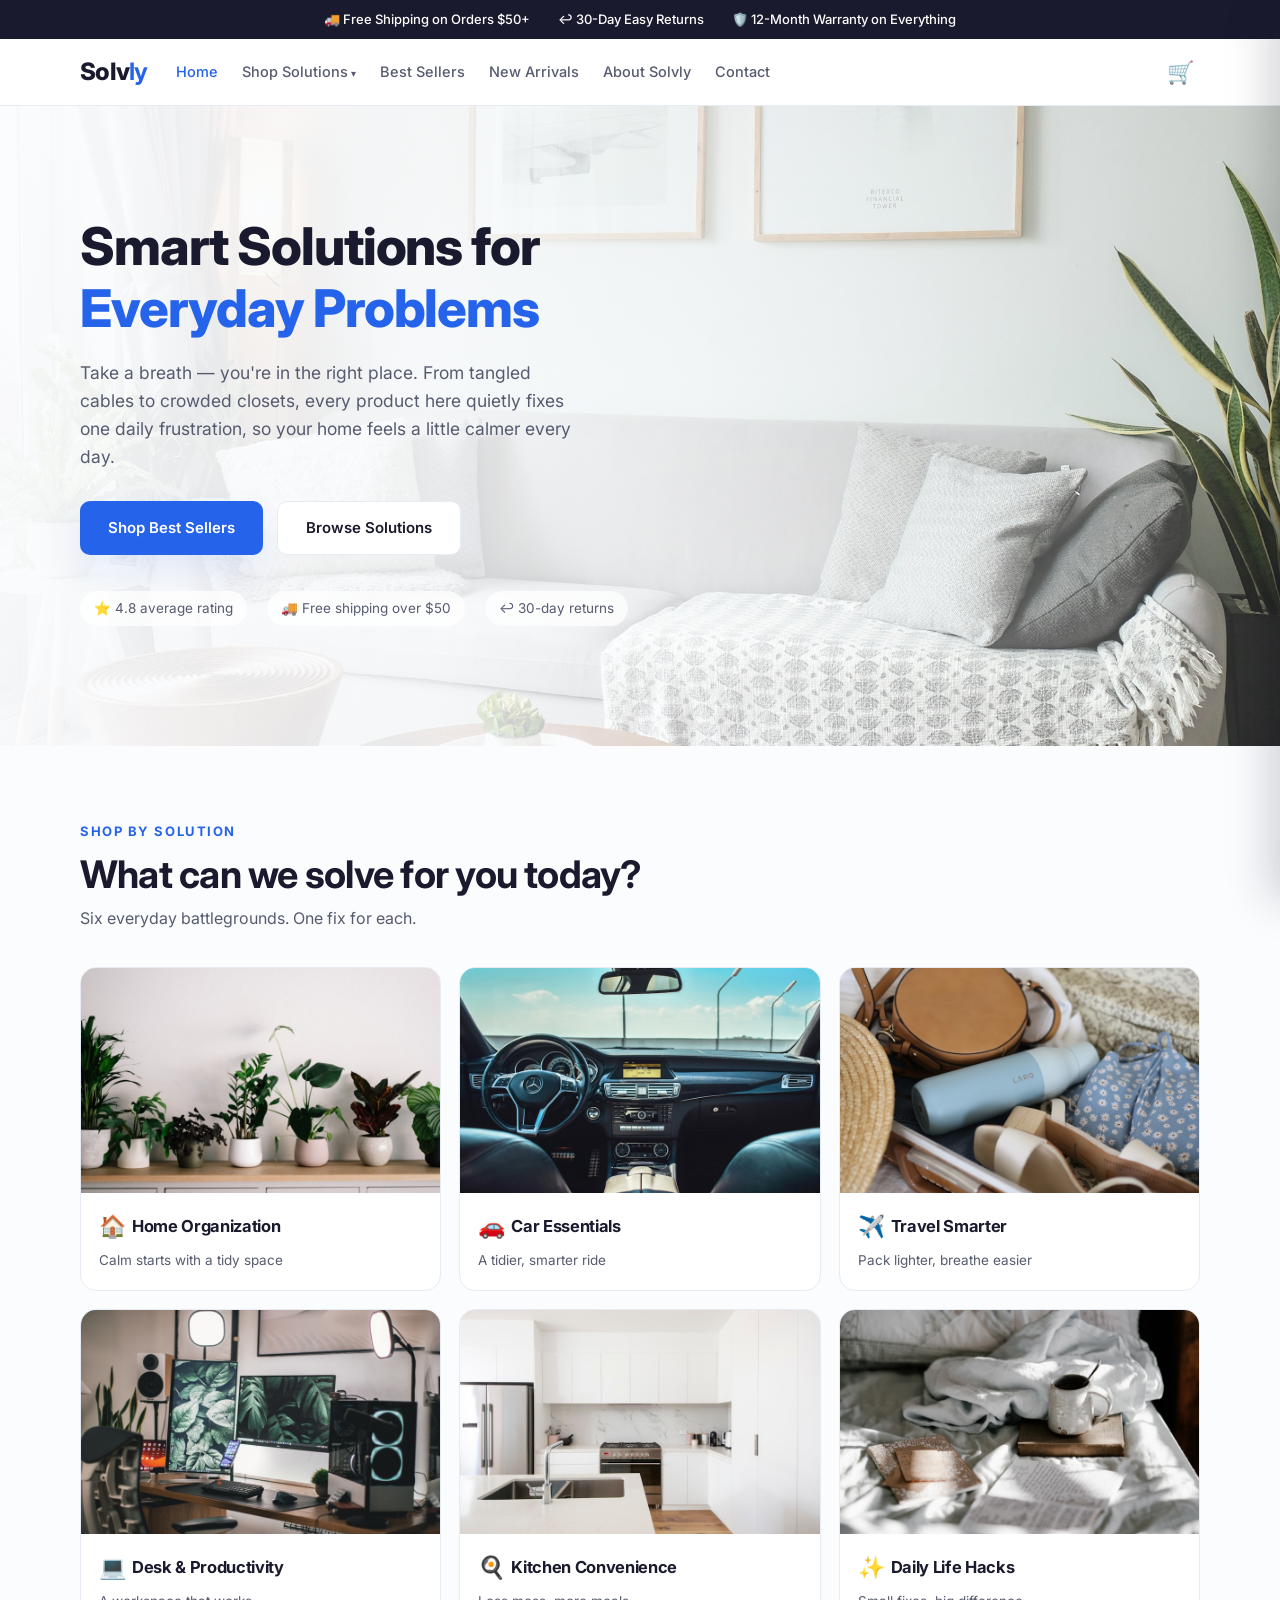
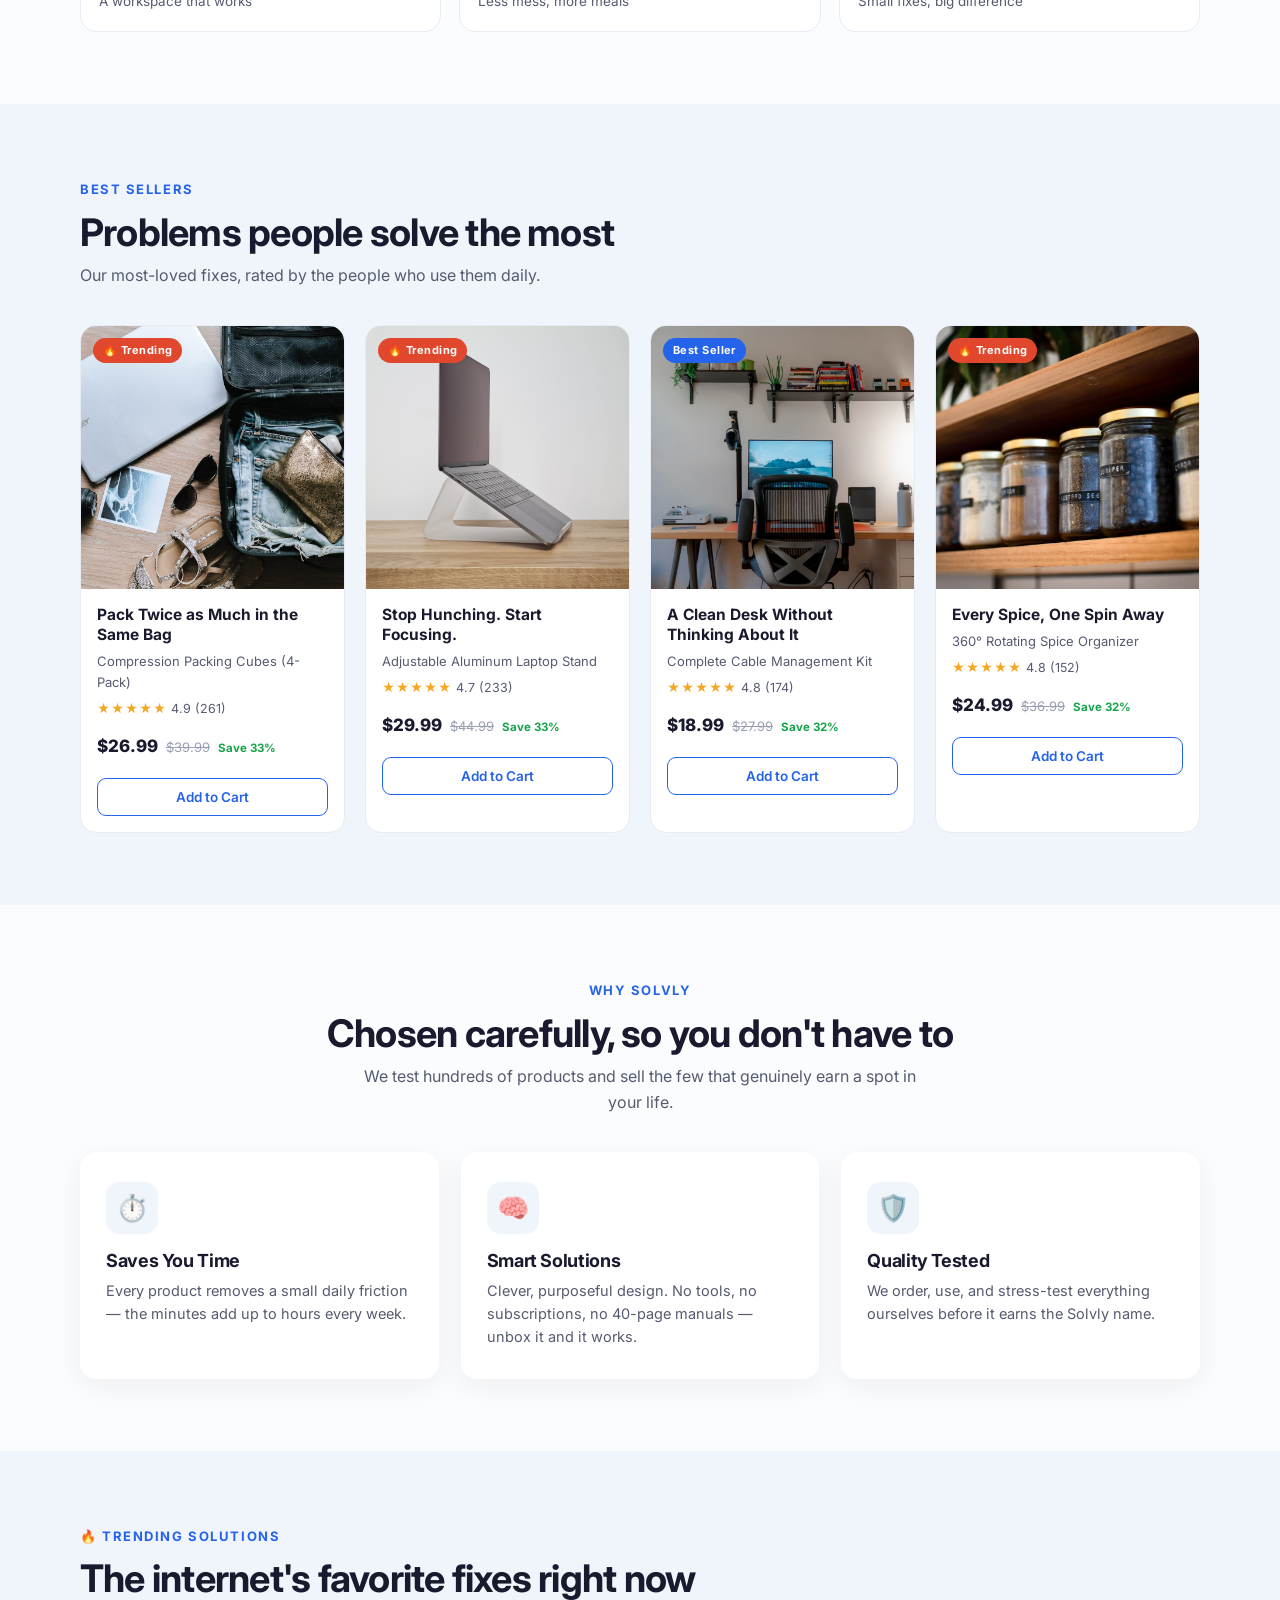
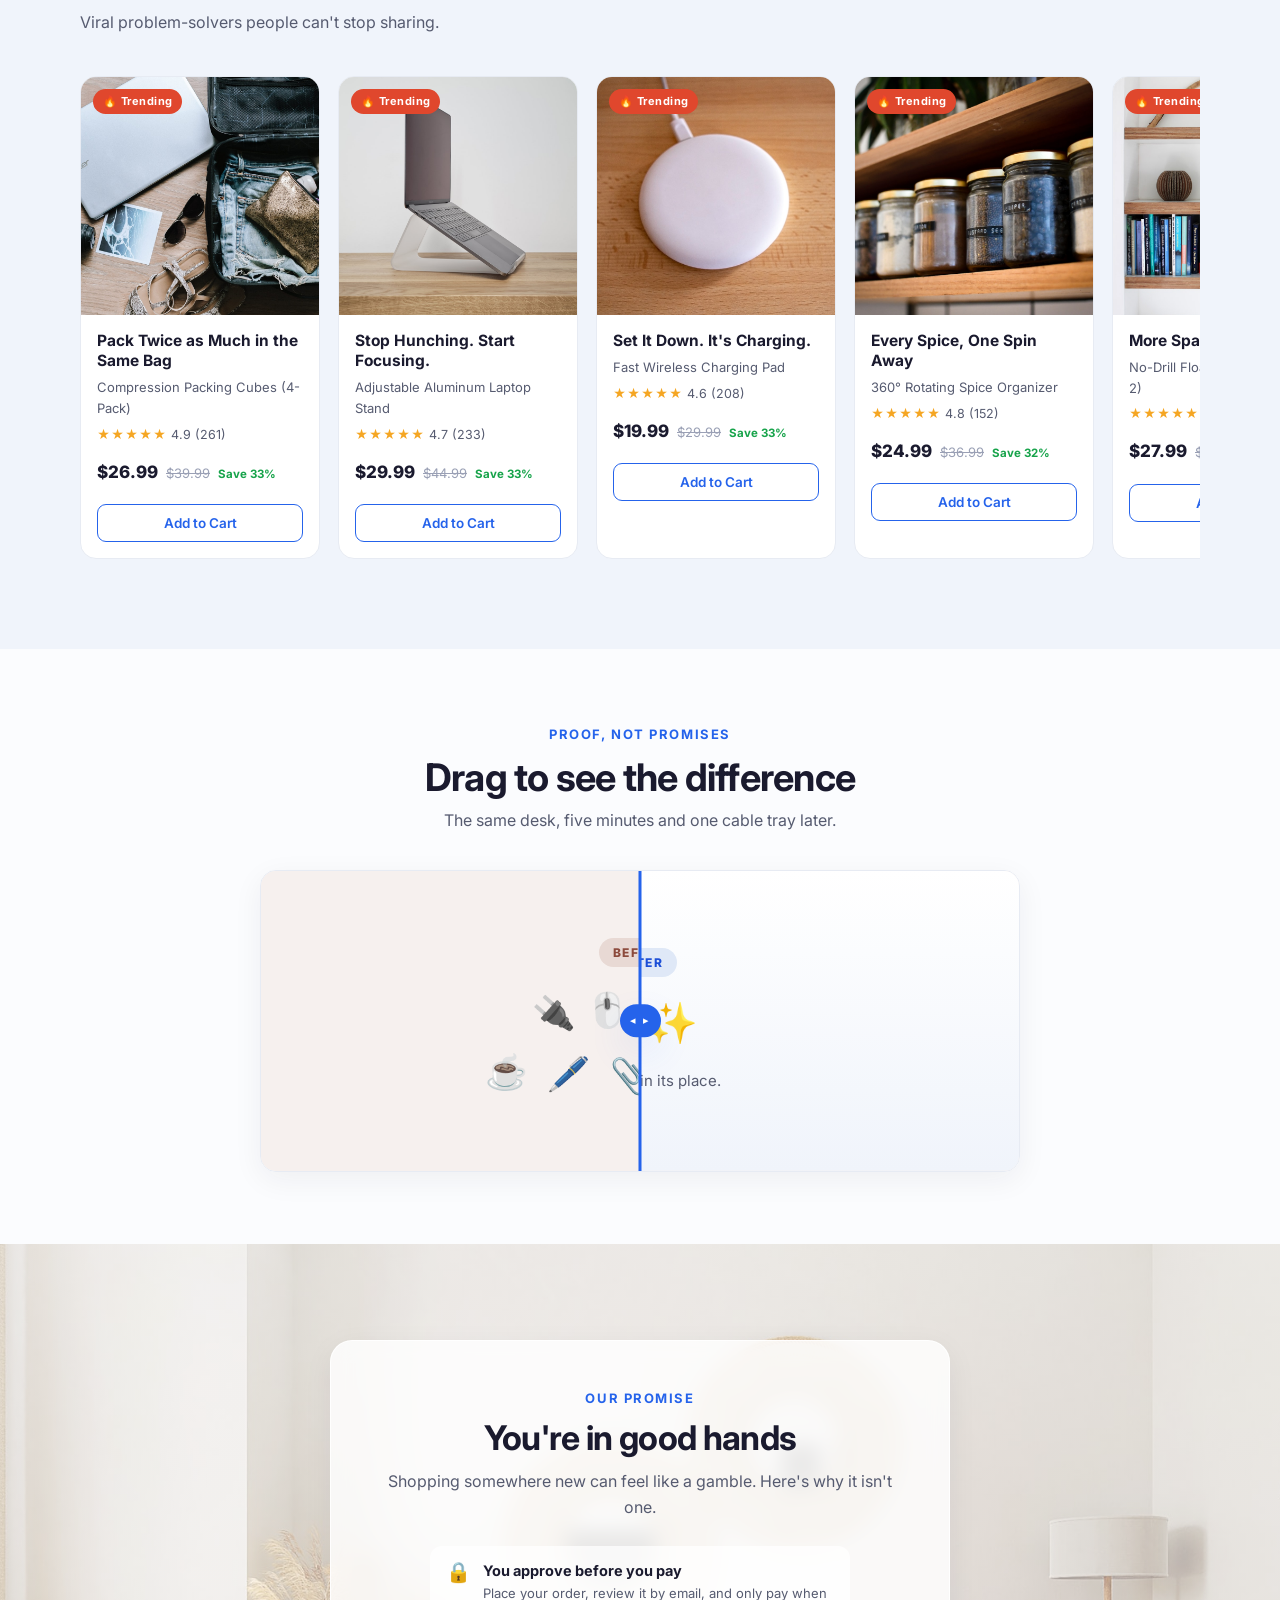
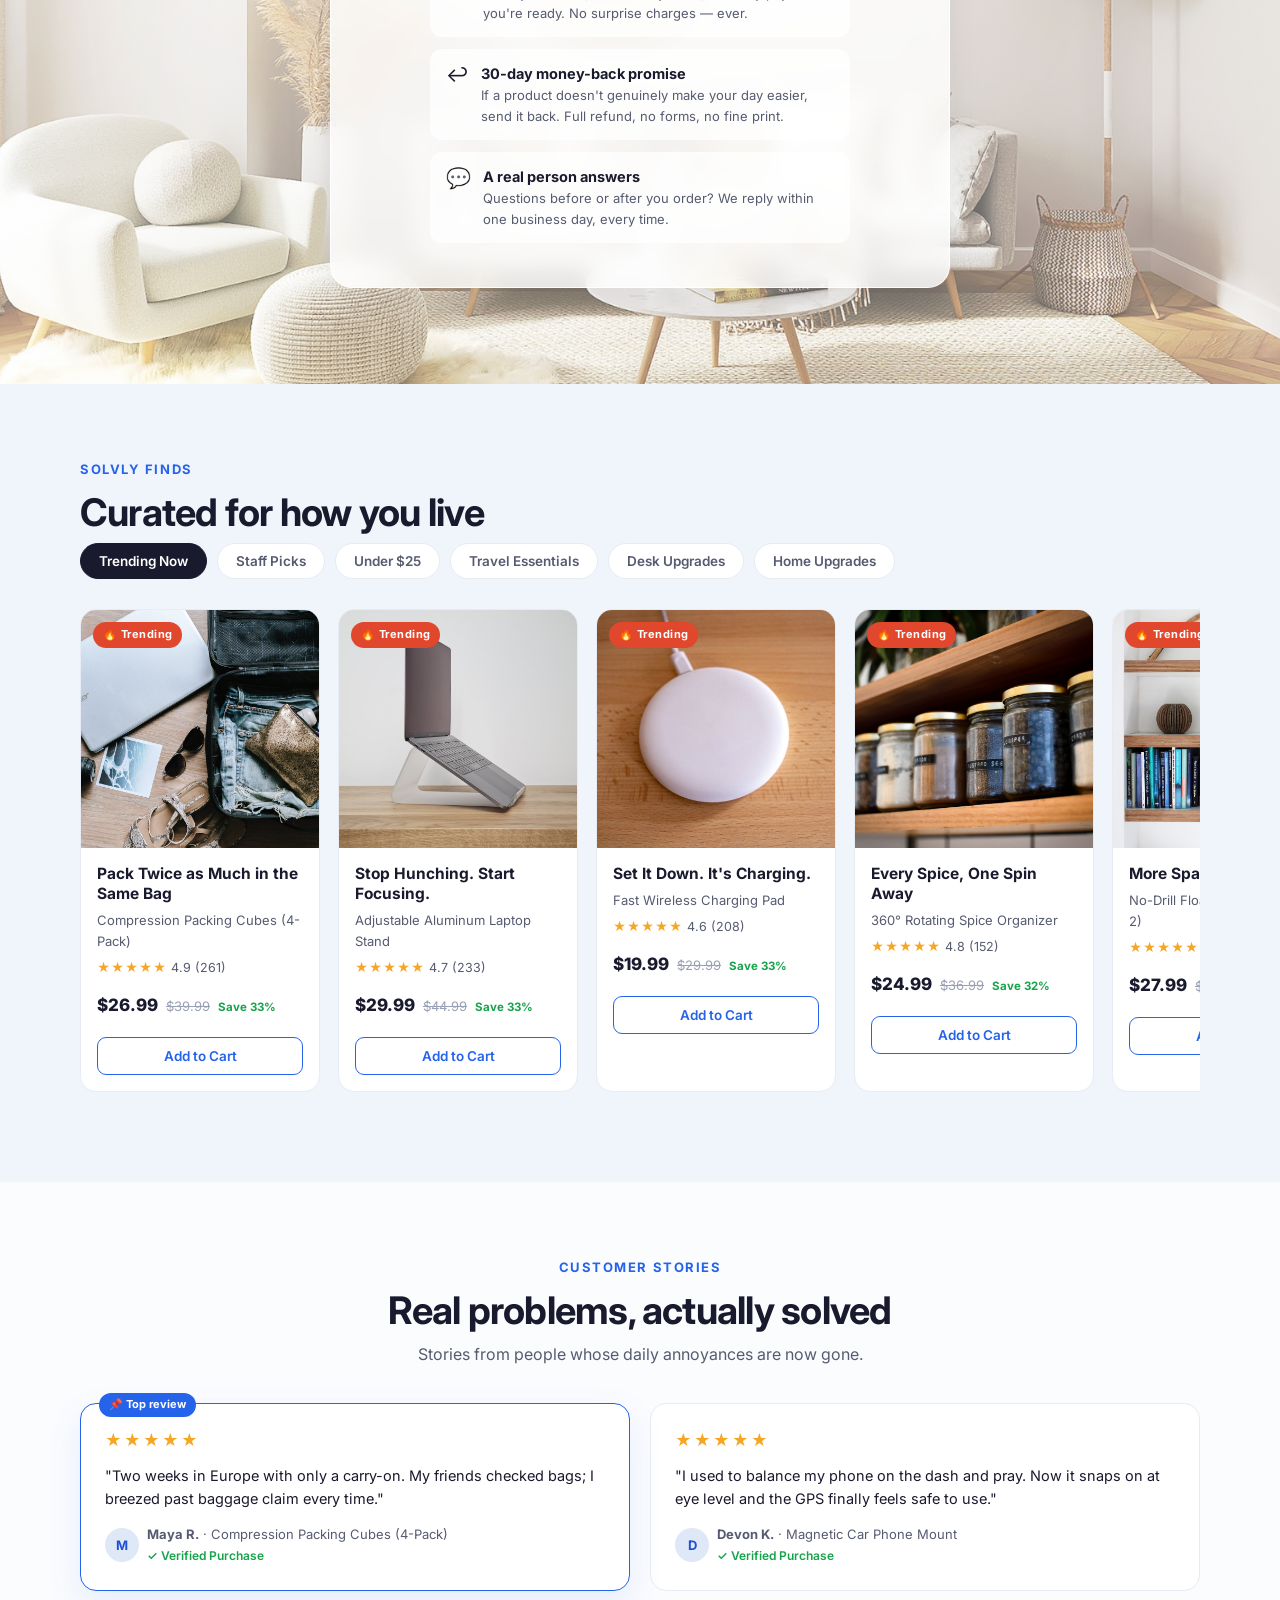
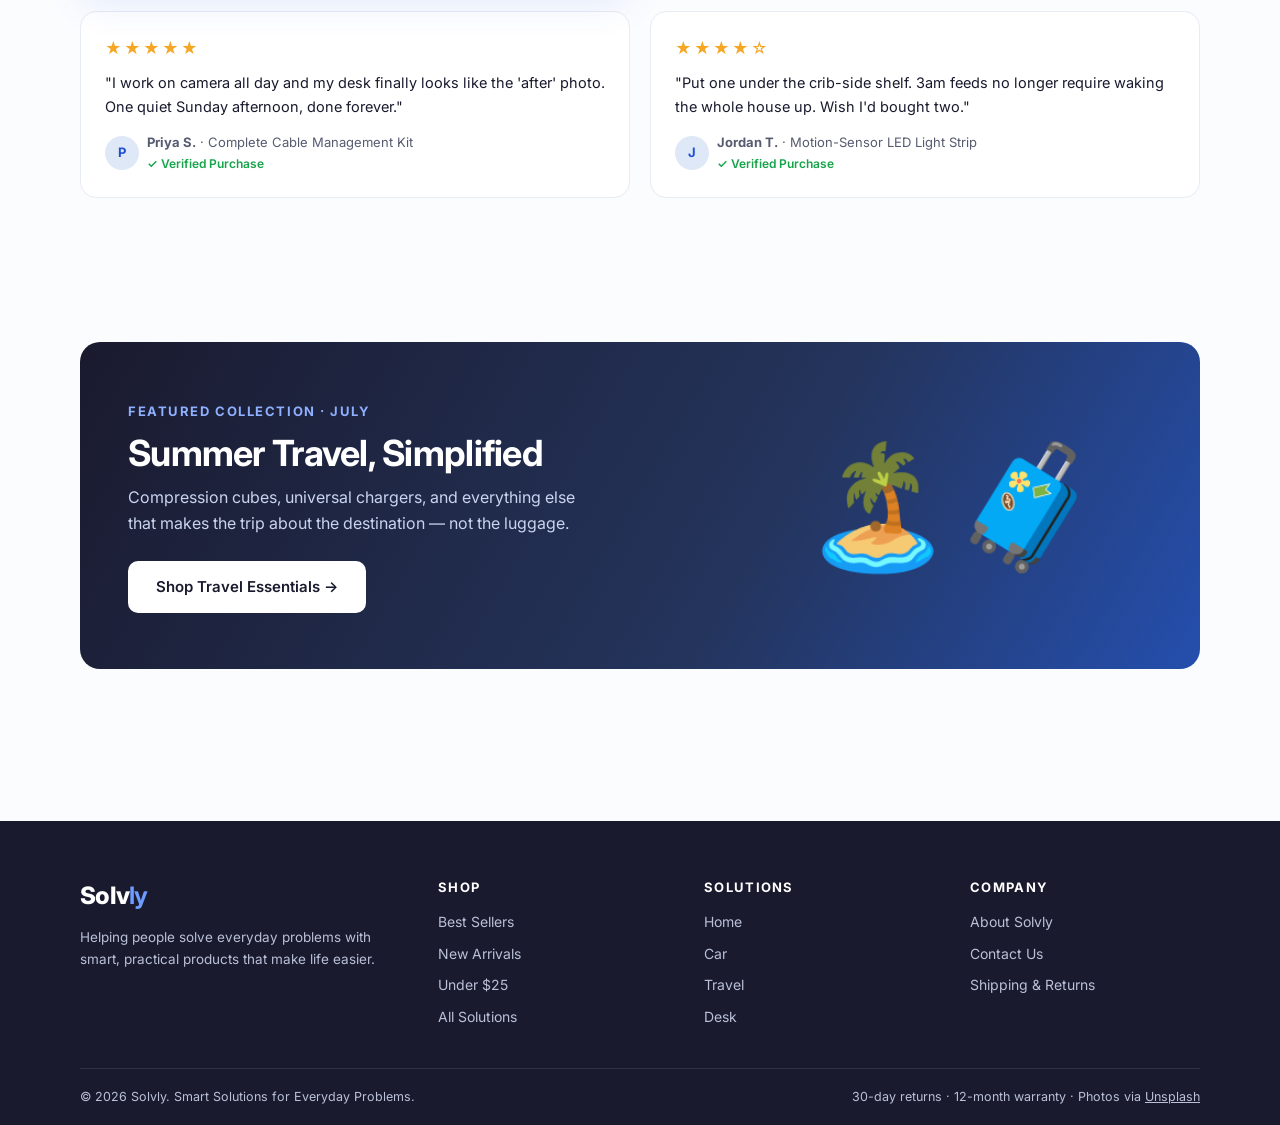
==== commit d3746f89: "Real products, real photos, calming redesign, working checkout - 13 researched trending problem-solv" ====
--- a/index.html
+++ b/index.html
@@ -16,10 +16,10 @@
 
   <!-- HERO -->
   <section class="hero">
-    <div class="wrap hero-grid">
-      <div>
+    <div class="wrap">
+      <div class="hero-inner">
         <h1>Smart Solutions for <em>Everyday Problems</em></h1>
-        <p>Practical products that simplify your home, workspace, travel, and daily routine. No gimmicks — just things that work.</p>
+        <p>Take a breath — you're in the right place. From tangled cables to crowded closets, every product here quietly fixes one daily frustration, so your home feels a little calmer every day.</p>
         <div class="hero-ctas">
           <a class="btn btn-primary" href="shop.html?f=best">Shop Best Sellers</a>
           <a class="btn btn-ghost" href="#solutions">Browse Solutions</a>
@@ -28,19 +28,6 @@
           <span>⭐ 4.8 average rating</span>
           <span>🚚 Free shipping over $50</span>
           <span>↩️ 30-day returns</span>
-        </div>
-      </div>
-      <div class="ps-visual" aria-hidden="true">
-        <div class="ps-card messy">
-          <div class="face">😩</div>
-          <div class="items">🔌🧦🔑📄☕</div>
-          <div class="label">The Problem</div>
-        </div>
-        <div class="ps-arrow">→</div>
-        <div class="ps-card solved">
-          <div class="face">😌</div>
-          <div class="items">✨🗂️✨</div>
-          <div class="label">Solved</div>
         </div>
       </div>
     </div>
@@ -126,6 +113,22 @@
           </div>
           <div class="ba-handle"></div>
         </div>
+      </div>
+    </div>
+  </section>
+
+  <!-- OUR PROMISE -->
+  <section class="promise">
+    <div class="wrap">
+      <div class="promise-card">
+        <span class="kicker">Our Promise</span>
+        <h2>You're in good hands</h2>
+        <p>Shopping somewhere new can feel like a gamble. Here's why it isn't one.</p>
+        <ul class="promise-list">
+          <li><span class="pi">🔒</span><div><b>You approve before you pay</b><p>Place your order, review it by email, and only pay when you're ready. No surprise charges — ever.</p></div></li>
+          <li><span class="pi">↩️</span><div><b>30-day money-back promise</b><p>If a product doesn't genuinely make your day easier, send it back. Full refund, no forms, no fine print.</p></div></li>
+          <li><span class="pi">💬</span><div><b>A real person answers</b><p>Questions before or after you order? We reply within one business day, every time.</p></div></li>
+        </ul>
       </div>
     </div>
   </section>
@@ -176,9 +179,11 @@
       // categories
       $("#cat-grid").innerHTML = SOLVLY_CATEGORIES.map((c) => `
         <a class="cat-card" href="shop.html?cat=${c.id}">
-          <div class="icon">${c.icon}</div>
-          <h3>${c.name}</h3>
-          <p>${c.blurb}</p>
+          <img class="cat-photo" src="${c.img}" alt="${c.name}" loading="lazy" />
+          <div class="cat-body">
+            <span class="icon">${c.icon}</span><h3>${c.name}</h3>
+            <p>${c.blurb}</p>
+          </div>
         </a>`).join("");
 
       // best sellers (top 4 by tag)
--- a/css/style.css
+++ b/css/style.css
@@ -3,19 +3,19 @@
    bg #FFFFFF · text #1A1A2E · CTA #2563EB · highlight #F0F4FF  */
 
 :root {
-  --bg: #ffffff;
+  --bg: #fbfcfe;
   --ink: #1a1a2e;
-  --ink-soft: #4b4f63;
+  --ink-soft: #565b70;
   --blue: #2563eb;
   --blue-dark: #1d4fd7;
-  --tint: #f0f4ff;
-  --tint-deep: #dfe8ff;
-  --line: #e5e9f4;
+  --tint: #f0f4fb;
+  --tint-deep: #dfe8f7;
+  --line: #e7ebf3;
   --star: #f5a623;
   --green: #16a34a;
-  --radius: 14px;
-  --shadow: 0 6px 24px rgba(26, 26, 46, 0.08);
-  --shadow-lift: 0 12px 32px rgba(37, 99, 235, 0.14);
+  --radius: 16px;
+  --shadow: 0 8px 30px rgba(26, 26, 46, 0.06);
+  --shadow-lift: 0 14px 36px rgba(37, 99, 235, 0.1);
 }
 
 * { margin: 0; padding: 0; box-sizing: border-box; }
@@ -116,15 +116,27 @@
   .nav-drop.open .drop-menu { display: block; }
 }
 
-/* ---------- hero ---------- */
-.hero { background: linear-gradient(180deg, var(--tint) 0%, #fff 100%); padding: 84px 0 72px; }
-.hero-grid { display: grid; grid-template-columns: 1.05fr 0.95fr; gap: 56px; align-items: center; }
-.hero h1 { font-size: clamp(34px, 5vw, 54px); margin-bottom: 18px; }
+/* ---------- hero (calm photo) ---------- */
+.hero {
+  position: relative; padding: 110px 0 120px; overflow: hidden;
+  background: url("../assets/img/hero.jpg") center 40% / cover no-repeat;
+}
+.hero::before {
+  content: ""; position: absolute; inset: 0;
+  background: linear-gradient(90deg, rgba(251,252,254,0.96) 0%, rgba(251,252,254,0.88) 34%, rgba(251,252,254,0.45) 68%, rgba(251,252,254,0.12) 100%);
+}
+.hero .wrap { position: relative; }
+.hero-inner { max-width: 560px; }
+.hero h1 { font-size: clamp(34px, 5vw, 52px); margin-bottom: 18px; font-weight: 800; }
 .hero h1 em { font-style: normal; color: var(--blue); }
-.hero p { font-size: 17px; color: var(--ink-soft); max-width: 480px; margin-bottom: 30px; }
+.hero p { font-size: 17.5px; color: var(--ink-soft); max-width: 500px; margin-bottom: 30px; }
 .hero-ctas { display: flex; gap: 14px; flex-wrap: wrap; }
-.hero-trust { display: flex; gap: 22px; margin-top: 34px; font-size: 13.5px; color: var(--ink-soft); flex-wrap: wrap; }
-.hero-trust span { display: flex; align-items: center; gap: 7px; }
+.hero-trust { display: flex; gap: 20px; margin-top: 36px; font-size: 13.5px; color: var(--ink-soft); flex-wrap: wrap; }
+.hero-trust span { display: flex; align-items: center; gap: 7px; background: rgba(255,255,255,0.72); padding: 7px 14px; border-radius: 30px; backdrop-filter: blur(4px); }
+@media (max-width: 700px) {
+  .hero { padding: 70px 0 80px; }
+  .hero::before { background: linear-gradient(180deg, rgba(251,252,254,0.95) 0%, rgba(251,252,254,0.82) 100%); }
+}
 
 /* problem → solution visual */
 .ps-visual {
@@ -147,16 +159,18 @@
   .hero-grid { grid-template-columns: 1fr; gap: 40px; }
 }
 
-/* ---------- category cards ---------- */
+/* ---------- category cards (photo) ---------- */
 .cat-grid { display: grid; grid-template-columns: repeat(3, 1fr); gap: 18px; }
 .cat-card {
   background: #fff; border: 1px solid var(--line); border-radius: var(--radius);
-  padding: 26px 22px; transition: all 0.18s ease; display: block;
-}
-.cat-card:hover { border-color: var(--blue); box-shadow: var(--shadow-lift); transform: translateY(-3px); }
-.cat-card .icon { font-size: 34px; margin-bottom: 12px; }
-.cat-card h3 { font-size: 17px; margin-bottom: 4px; }
-.cat-card p { font-size: 13.5px; color: var(--ink-soft); }
+  overflow: hidden; transition: all 0.22s ease; display: block;
+}
+.cat-card:hover { box-shadow: var(--shadow-lift); transform: translateY(-4px); }
+.cat-card .cat-photo { aspect-ratio: 16 / 10; width: 100%; object-fit: cover; display: block; }
+.cat-card .cat-body { padding: 16px 18px 18px; }
+.cat-card .icon { font-size: 22px; margin-right: 6px; vertical-align: -2px; }
+.cat-card h3 { font-size: 16.5px; margin-bottom: 3px; display: inline; }
+.cat-card p { font-size: 13.5px; color: var(--ink-soft); margin-top: 6px; }
 @media (max-width: 860px) { .cat-grid { grid-template-columns: repeat(2, 1fr); } }
 @media (max-width: 520px) { .cat-grid { grid-template-columns: 1fr; } }
 
@@ -176,6 +190,7 @@
   aspect-ratio: 1 / 1; display: flex; align-items: center; justify-content: center;
   font-size: 64px; background: linear-gradient(135deg, var(--tint) 0%, var(--tint-deep) 100%);
 }
+.p-img { aspect-ratio: 1 / 1; width: 100%; object-fit: cover; display: block; }
 .p-badge {
   position: absolute; top: 12px; left: 12px; background: var(--blue); color: #fff;
   font-size: 11px; font-weight: 700; padding: 4px 10px; border-radius: 20px;
@@ -326,7 +341,7 @@
 .cart-item .thumb {
   width: 64px; height: 64px; border-radius: 10px; font-size: 30px;
   background: linear-gradient(135deg, var(--tint), var(--tint-deep));
-  display: flex; align-items: center; justify-content: center;
+  display: flex; align-items: center; justify-content: center; object-fit: cover;
 }
 .cart-item h4 { font-size: 13.5px; line-height: 1.3; }
 .cart-item .unit { font-size: 12.5px; color: var(--ink-soft); }
@@ -376,6 +391,10 @@
   aspect-ratio: 1/1; border-radius: 18px; font-size: 130px;
   background: linear-gradient(135deg, var(--tint) 0%, var(--tint-deep) 100%);
   display: flex; align-items: center; justify-content: center; box-shadow: var(--shadow);
+}
+.pdp-img {
+  aspect-ratio: 1/1; width: 100%; border-radius: 18px; object-fit: cover;
+  box-shadow: var(--shadow); display: block;
 }
 .pdp-thumbs { display: flex; gap: 10px; margin-top: 12px; }
 .pdp-thumbs .t {
@@ -423,6 +442,61 @@
 .sticky-atc .btn { flex: 1; }
 @media (max-width: 860px) { .sticky-atc.on { display: flex; } body.has-sticky { padding-bottom: 76px; } }
 
+/* ---------- promise (reassurance) section ---------- */
+.promise {
+  position: relative; padding: 96px 0;
+  background: url("../assets/img/promise.jpg") center / cover no-repeat;
+}
+.promise::before {
+  content: ""; position: absolute; inset: 0;
+  background: linear-gradient(180deg, rgba(251,252,254,0.55), rgba(251,252,254,0.35));
+}
+.promise-card {
+  position: relative; max-width: 620px; margin: 0 auto; text-align: center;
+  background: rgba(255,255,255,0.82); backdrop-filter: blur(10px);
+  border: 1px solid rgba(255,255,255,0.9); border-radius: 22px;
+  padding: 44px 40px; box-shadow: var(--shadow);
+}
+.promise-card h2 { font-size: clamp(24px, 3.4vw, 34px); margin-bottom: 10px; }
+.promise-card > p { color: var(--ink-soft); margin-bottom: 26px; }
+.promise-list { display: grid; gap: 12px; text-align: left; max-width: 420px; margin: 0 auto; }
+.promise-list li {
+  list-style: none; display: flex; gap: 12px; align-items: flex-start;
+  background: rgba(255,255,255,0.75); border-radius: 12px; padding: 13px 16px;
+  font-size: 14.5px;
+}
+.promise-list li b { display: block; font-size: 14.5px; }
+.promise-list li span.pi { font-size: 20px; line-height: 1.3; }
+.promise-list li p { font-size: 13px; color: var(--ink-soft); margin: 0; }
+
+/* ---------- checkout ---------- */
+.checkout-grid { display: grid; grid-template-columns: 1.1fr 0.9fr; gap: 36px; align-items: start; padding: 44px 0 70px; }
+.checkout-form, .order-summary {
+  background: #fff; border: 1px solid var(--line); border-radius: var(--radius);
+  padding: 30px; box-shadow: var(--shadow);
+}
+.order-summary { position: sticky; top: 96px; }
+.order-summary h3, .checkout-form h3 { margin-bottom: 18px; font-size: 19px; }
+.sum-item { display: grid; grid-template-columns: 54px 1fr auto; gap: 12px; align-items: center; padding: 10px 0; border-bottom: 1px solid var(--line); }
+.sum-item img { width: 54px; height: 54px; border-radius: 9px; object-fit: cover; }
+.sum-item .n { font-size: 13.5px; font-weight: 600; line-height: 1.3; }
+.sum-item .q { font-size: 12.5px; color: var(--ink-soft); }
+.sum-item .p { font-weight: 700; font-size: 14px; }
+.sum-row { display: flex; justify-content: space-between; font-size: 14.5px; padding: 7px 0; color: var(--ink-soft); }
+.sum-row.total { font-size: 17px; font-weight: 800; color: var(--ink); border-top: 1px solid var(--line); margin-top: 8px; padding-top: 14px; }
+.ship-progress { background: var(--tint); border-radius: 10px; padding: 11px 14px; font-size: 13px; margin: 14px 0 4px; }
+.ship-progress b { color: var(--blue); }
+.form-2col { display: grid; grid-template-columns: 1fr 1fr; gap: 0 14px; }
+.checkout-reassure {
+  display: flex; gap: 16px; flex-wrap: wrap; font-size: 12.5px; color: var(--ink-soft);
+  margin-top: 16px; justify-content: center;
+}
+.pay-note {
+  background: var(--tint); border-left: 4px solid var(--blue); border-radius: 0 10px 10px 0;
+  padding: 13px 16px; font-size: 13.5px; color: var(--ink-soft); margin: 4px 0 20px;
+}
+@media (max-width: 860px) { .checkout-grid { grid-template-columns: 1fr; } .order-summary { position: static; order: -1; } }
+
 /* ---------- about / contact ---------- */
 .prose { max-width: 720px; margin: 0 auto; font-size: 16px; color: var(--ink-soft); display: grid; gap: 18px; }
 .prose h2 { color: var(--ink); font-size: 24px; margin-top: 14px; }
